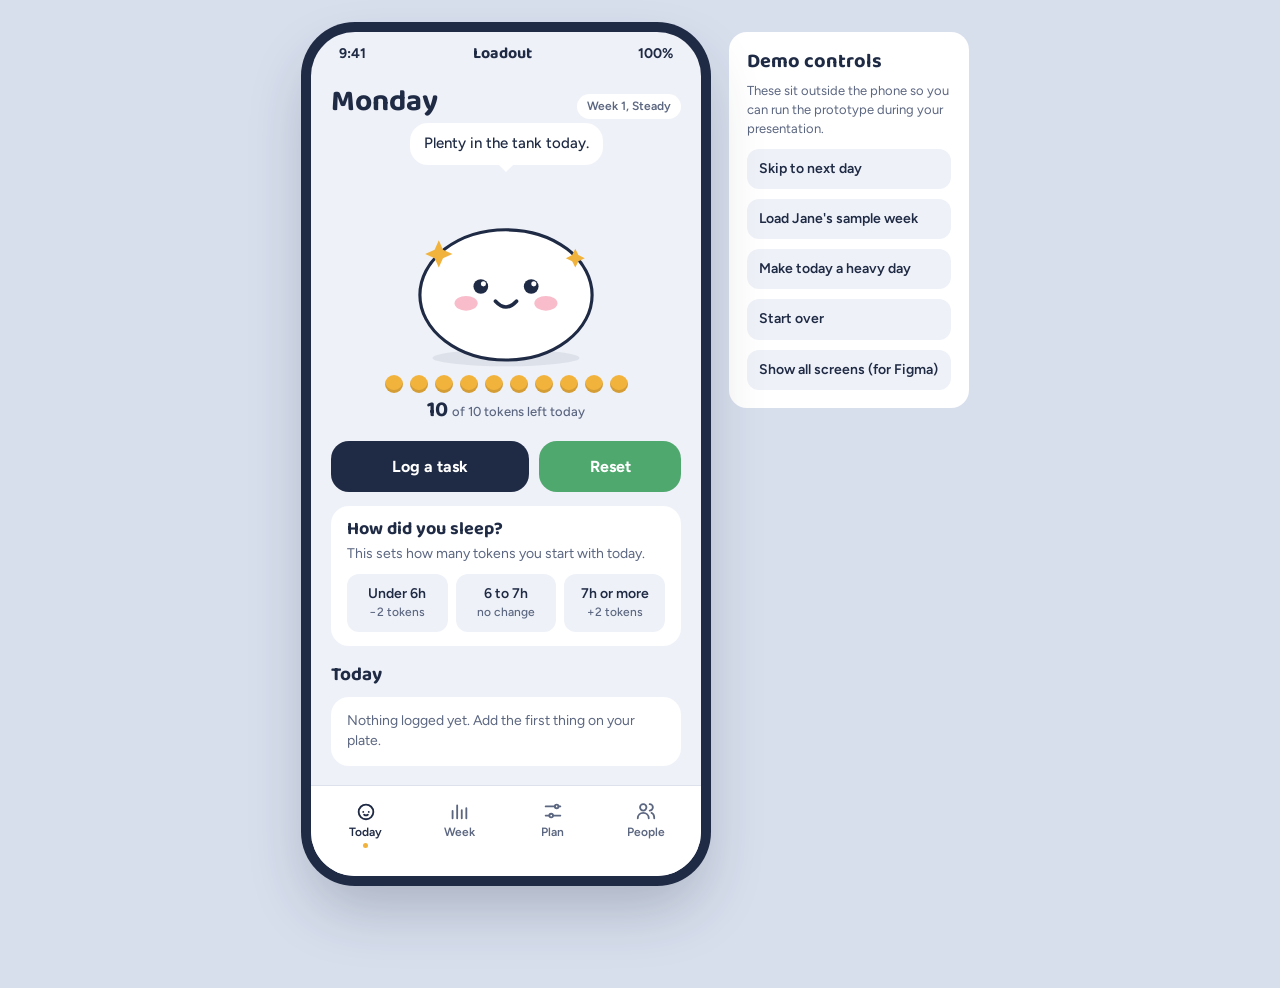
==== index.html @ 849f07b4 "fixed naming convention bug" ====
<!doctype html>
<html lang="en">
<head>
<meta charset="utf-8">
<meta name="viewport" content="width=device-width, initial-scale=1">
<title>Loadout Prototype</title>
<link rel="preconnect" href="https://fonts.googleapis.com">
<link rel="preconnect" href="https://fonts.gstatic.com" crossorigin>
<link href="https://fonts.googleapis.com/css2?family=Baloo+2:wght@600;700;800&family=Figtree:wght@400;500;600;700&display=swap" rel="stylesheet">

<!-- Styles: shared first, then one file per screen -->
<link rel="stylesheet" href="css/base.css">
<link rel="stylesheet" href="css/layout.css">
<link rel="stylesheet" href="css/components.css">
<link rel="stylesheet" href="css/today.css">
<link rel="stylesheet" href="css/sheets.css">
<link rel="stylesheet" href="css/plan.css">
<link rel="stylesheet" href="css/week.css">
<link rel="stylesheet" href="css/people.css">
<link rel="stylesheet" href="css/gallery.css">
</head>
<body>
<div class="stage">
  <div class="phone" id="phone" aria-live="polite"></div>
  <aside class="demo" aria-label="Demo controls">
    <h2>Demo controls</h2>
    <p>These sit outside the phone so you can run the prototype during your presentation.</p>
    <button data-act="nextDay">Skip to next day</button>
    <button data-act="sampleWeek">Load Jane's sample week</button>
    <button data-act="drain">Make today a heavy day</button>
    <button data-act="restart">Start over</button>
    <button data-act="gallery">Show all screens (for Figma)</button>
  </aside>
</div>
<div id="gallery" hidden></div>

<!-- Scripts: order matters (data and helpers first, app.js last) -->
<script src="js/data.js"></script>
<script src="js/state.js"></script>
<script src="js/logic.js"></script>
<script src="js/mochi.js"></script>
<script src="js/components.js"></script>
<script src="js/screens/today.js"></script>
<script src="js/screens/week.js"></script>
<script src="js/screens/plan.js"></script>
<script src="js/screens/people.js"></script>
<script src="js/sheets/log.js"></script>
<script src="js/sheets/share.js"></script>
<script src="js/sheets/reset.js"></script>
<script src="js/demo.js"></script>
<script src="js/app.js"></script>
</body>
</html>
---- css/base.css ----
/* Colour/size variables, reset, fonts */
:root{
  --desk:#D7DEEC;
  --mist:#EEF1F8;
  --card:#FFFFFF;
  --ink:#1F2A44;
  --ink-soft:#5B6680;
  --line:#DCE1EC;
  --token:#F2B33D;
  --token-empty:#D9DEEA;
  --share:#2A9D8F;
  --defer:#7B6CF6;
  --reset:#4FA86E;
  --alert:#D9596A;
  --blush:#F6A5B8;
  --r-lg:28px; --r-md:18px; --r-sm:12px;
}
*{box-sizing:border-box;margin:0;padding:0}
body{background:var(--desk);font-family:Figtree,system-ui,sans-serif;color:var(--ink);font-size:15px;line-height:1.45;min-height:100vh}
button{font:inherit;color:inherit;border:0;background:none;cursor:pointer}
button:focus-visible,input:focus-visible,textarea:focus-visible{outline:3px solid var(--defer);outline-offset:2px}
h1,h2,h3,.display{font-family:"Baloo 2",system-ui,sans-serif;line-height:1.1}
---- css/layout.css ----
/* Desktop stage, demo panel, phone frame, status bar, tab bar */
/* stage */
.stage{display:flex;gap:28px;justify-content:center;align-items:flex-start;padding:32px 16px;flex-wrap:wrap}
.phone{width:390px;height:844px;background:var(--mist);border-radius:44px;box-shadow:0 0 0 10px #1F2A44,0 30px 60px rgba(31,42,68,.25);overflow:hidden;position:relative;display:flex;flex-direction:column;flex:none}
.demo{width:240px;background:var(--card);border-radius:var(--r-md);padding:18px;display:flex;flex-direction:column;gap:10px}
.demo h2{font-size:20px}
.demo p{font-size:13px;color:var(--ink-soft)}
.demo button{background:var(--mist);border-radius:var(--r-sm);padding:10px 12px;text-align:left;font-weight:600;font-size:14px}
.demo button:hover{background:var(--line)}

/* phone chrome */
.statusbar{height:44px;display:flex;align-items:center;justify-content:space-between;padding:0 28px;font-weight:700;font-size:14px;flex:none}
.screen{flex:1;overflow-y:auto;padding:4px 20px 20px}
.tabbar{flex:none;display:grid;grid-template-columns:repeat(4,1fr);background:var(--card);border-top:1px solid var(--line);padding:8px 8px 22px}
.tab{display:flex;flex-direction:column;align-items:center;gap:2px;font-size:12px;font-weight:600;color:var(--ink-soft);padding:6px 0;border-radius:var(--r-sm)}
.tab svg{width:22px;height:22px}
.tab[aria-current="page"]{color:var(--ink)}
.tab[aria-current="page"] .dot{background:var(--token)}
.tab .dot{width:5px;height:5px;border-radius:50%;background:transparent}
---- css/components.css ----
/* Shared pieces: buttons, cards, lists, tags, section titles, toast */
.actions{display:grid;grid-template-columns:1.4fr 1fr;gap:10px;margin:14px 0}
.btn{border-radius:var(--r-md);padding:14px;font-weight:700;font-size:16px;display:flex;align-items:center;justify-content:center;gap:8px}
.btn.primary{background:var(--ink);color:#fff}
.btn.reset{background:var(--reset);color:#fff}
.btn.share{background:var(--share);color:#fff}
.btn.defer{background:var(--defer);color:#fff}
.btn.ghost{background:var(--card)}
.btn:disabled{opacity:.4;cursor:not-allowed}

.card{background:var(--card);border-radius:var(--r-md);padding:14px 16px;margin-bottom:10px}
.card h3{font-size:18px;margin-bottom:4px}
.card p{color:var(--ink-soft);font-size:14px}
.card.alert{border-left:5px solid var(--alert)}
.card.nudge{border-left:5px solid var(--reset)}
.list{list-style:none}
.list li{display:flex;justify-content:space-between;align-items:center;gap:10px;padding:9px 0;border-bottom:1px solid var(--line);font-size:14px}
.list li:last-child{border-bottom:0}
.delta{font-weight:700;white-space:nowrap}
.delta.minus{color:var(--ink)}
.delta.plus{color:var(--reset)}
.tag{font-size:11px;font-weight:700;padding:2px 8px;border-radius:99px;color:#fff}
.tag.share{background:var(--share)}.tag.defer{background:var(--defer)}.tag.reset{background:var(--reset)}.tag.self{background:var(--ink-soft)}.tag.sleep{background:#8C96B0}
.section-title{font-family:"Baloo 2";font-size:19px;font-weight:700;margin:16px 0 8px}
.empty-note{color:var(--ink-soft);font-size:14px}
.toast{position:absolute;left:50%;bottom:96px;transform:translateX(-50%);background:var(--ink);color:#fff;padding:10px 16px;border-radius:99px;font-weight:600;font-size:14px;z-index:9;white-space:nowrap}
---- css/today.css ----
/* Today screen: header, Mochi hero, speech bubble, token beads, sleep check-in */
/* today */
.dayhead{display:flex;justify-content:space-between;align-items:baseline;margin:6px 0 2px}
.dayhead h1{font-size:30px}
.dayhead .plan-chip{font-size:12px;font-weight:600;background:var(--card);padding:4px 10px;border-radius:99px;color:var(--ink-soft)}
.hero{position:relative;text-align:center;margin-top:4px}
.hero svg.mochi{width:210px;height:auto;display:block;margin:0 auto}
.says{background:var(--card);border-radius:var(--r-md);padding:10px 14px;font-weight:500;display:inline-block;max-width:300px;position:relative;margin-bottom:6px}
.says::after{content:"";position:absolute;bottom:-7px;left:50%;margin-left:-7px;border:7px solid transparent;border-top-color:var(--card);border-bottom:0}
.beads{display:flex;justify-content:center;flex-wrap:wrap;gap:7px;margin:4px 0 2px}
.bead{width:18px;height:18px;border-radius:50%;background:var(--token);box-shadow:inset 0 -3px 0 rgba(0,0,0,.12)}
.bead.empty{background:var(--token-empty);box-shadow:none}
.bead.debt{background:transparent;border:2px dashed var(--alert)}
.count{font-family:"Baloo 2";font-size:22px;font-weight:700}
.count small{font-family:Figtree;font-size:13px;font-weight:500;color:var(--ink-soft)}
.sleep{display:grid;grid-template-columns:repeat(3,1fr);gap:8px;margin-top:10px}
.sleep button{background:var(--mist);border-radius:var(--r-sm);padding:10px 4px;font-weight:600;font-size:14px}
.sleep button span{display:block;font-size:12px;font-weight:500;color:var(--ink-soft)}
---- css/sheets.css ----
/* Bottom sheets (Log a task / Share / Reset): pickers, toggles, inputs */
/* sheet */
.scrim{position:absolute;inset:0;background:rgba(31,42,68,.35);display:flex;align-items:flex-end;z-index:5}
.sheet{background:var(--mist);width:100%;max-height:88%;overflow-y:auto;border-radius:var(--r-lg) var(--r-lg) 0 0;padding:10px 20px 28px;animation:up .22s ease-out}
@media (prefers-reduced-motion:reduce){.sheet{animation:none}}
@keyframes up{from{transform:translateY(40px);opacity:.6}to{transform:none;opacity:1}}
.grab{width:40px;height:5px;background:var(--line);border-radius:3px;margin:0 auto 12px}
.sheet-head{display:flex;justify-content:space-between;align-items:center;margin-bottom:12px}
.sheet-head h2{font-size:24px}
.close{width:34px;height:34px;border-radius:50%;background:var(--card);font-size:18px;font-weight:700}
.pick{display:flex;justify-content:space-between;align-items:center;width:100%;background:var(--card);border-radius:var(--r-sm);padding:12px 14px;margin-bottom:8px;text-align:left;border:2px solid transparent}
.pick[aria-pressed="true"]{border-color:var(--ink)}
.pick .sub{display:block;font-size:12px;color:var(--ink-soft);font-weight:500}
.cost{font-family:"Baloo 2";font-weight:700;font-size:18px;white-space:nowrap}
.factors{display:flex;flex-direction:column;gap:8px;margin:8px 0 12px}
.toggle{display:flex;justify-content:space-between;align-items:center;background:var(--card);border-radius:var(--r-sm);padding:10px 14px;text-align:left;font-size:14px}
.toggle .sw{width:42px;height:24px;border-radius:99px;background:var(--token-empty);position:relative;flex:none;transition:background .15s}
.toggle .sw::after{content:"";position:absolute;top:3px;left:3px;width:18px;height:18px;border-radius:50%;background:#fff;transition:left .15s}
.toggle[aria-pressed="true"] .sw{background:var(--ink)}
.toggle[aria-pressed="true"] .sw::after{left:21px}
input[type=text],textarea{width:100%;border:2px solid var(--line);border-radius:var(--r-sm);padding:10px 12px;font:inherit;background:var(--card);color:var(--ink)}
textarea{min-height:96px;resize:vertical}
.choice{display:grid;gap:8px;margin-top:6px}
.choice .btn{justify-content:space-between;font-size:15px}
.choice .btn small{font-weight:500;opacity:.85;font-size:13px}
.hint{font-size:13px;color:var(--ink-soft);margin:6px 0 10px}
.familiar{font-size:12px;font-weight:700;color:var(--reset)}
---- css/plan.css ----
/* Plan screen */
/* plan */
.plan{display:block;width:100%;text-align:left;background:var(--card);border-radius:var(--r-md);padding:14px 16px;margin-bottom:10px;border:2px solid transparent}
.plan[aria-pressed="true"]{border-color:var(--ink)}
.plan .row{display:flex;justify-content:space-between;align-items:baseline}
.plan h3{font-size:19px}
.plan .start{font-weight:700}
.plan p{font-size:13px;color:var(--ink-soft);margin-top:2px}
.pending{font-size:12px;font-weight:700;color:var(--defer)}
.range{display:flex;align-items:center;gap:12px;margin-top:10px}
.range input{flex:1;accent-color:var(--ink)}
.range output{font-family:"Baloo 2";font-weight:700;font-size:20px;width:28px;text-align:right}
---- css/week.css ----
/* Week screen: bar chart, stats, growth card, if-then presets */
/* week */
.bars{display:grid;grid-template-columns:repeat(7,1fr);gap:6px;align-items:end;height:130px;margin:6px 0 4px}
.bar{display:flex;flex-direction:column;justify-content:flex-end;align-items:center;height:100%;gap:2px}
.bar .fill{width:100%;border-radius:6px 6px 3px 3px;background:var(--token)}
.bar .fill.over{background:var(--alert)}
.bar .fill.none{background:var(--token-empty);height:4px}
.bar .rec{width:100%;border-radius:3px;background:var(--reset)}
.barlabels{display:grid;grid-template-columns:repeat(7,1fr);gap:6px;text-align:center;font-size:12px;font-weight:600;color:var(--ink-soft)}
.legend{display:flex;gap:14px;font-size:12px;color:var(--ink-soft);margin-top:8px}
.legend i{display:inline-block;width:10px;height:10px;border-radius:3px;margin-right:5px;vertical-align:-1px}
.stats{display:grid;grid-template-columns:repeat(3,1fr);gap:8px;margin:12px 0}
.stat{background:var(--card);border-radius:var(--r-md);padding:12px;text-align:center}
.stat b{font-family:"Baloo 2";font-size:26px;display:block;line-height:1}
.stat span{font-size:12px;color:var(--ink-soft)}
.growth{display:flex;align-items:center;gap:12px}
.growth svg{width:84px;flex:none}
.presets{display:flex;flex-wrap:wrap;gap:6px;margin:8px 0}
.presets button{background:var(--card);border-radius:99px;padding:6px 12px;font-size:13px;font-weight:600;border:1px solid var(--line)}
---- css/people.css ----
/* People screen */
/* people */
.person{display:flex;align-items:center;gap:12px;background:var(--card);border-radius:var(--r-md);padding:12px 14px;margin-bottom:8px}
.avatar{width:40px;height:40px;border-radius:50%;background:var(--share);color:#fff;display:grid;place-items:center;font-weight:700;flex:none}
.person b{display:block}
.person span{font-size:13px;color:var(--ink-soft)}
.msg{background:var(--card);border-radius:var(--r-md);padding:12px 14px;font-size:14px;margin:8px 0}
---- css/gallery.css ----
/* 'Show all screens' gallery view */
/* gallery */
#gallery{display:flex;flex-wrap:wrap;gap:40px;padding:40px;justify-content:center}
#gallery .frame{display:flex;flex-direction:column;gap:10px;align-items:center}
#gallery .frame-label{font-weight:700;font-size:14px}
#gallery .phone{box-shadow:none;border-radius:0}
#gallery .phone .sheet{animation:none}
body.gallery .stage{display:none}
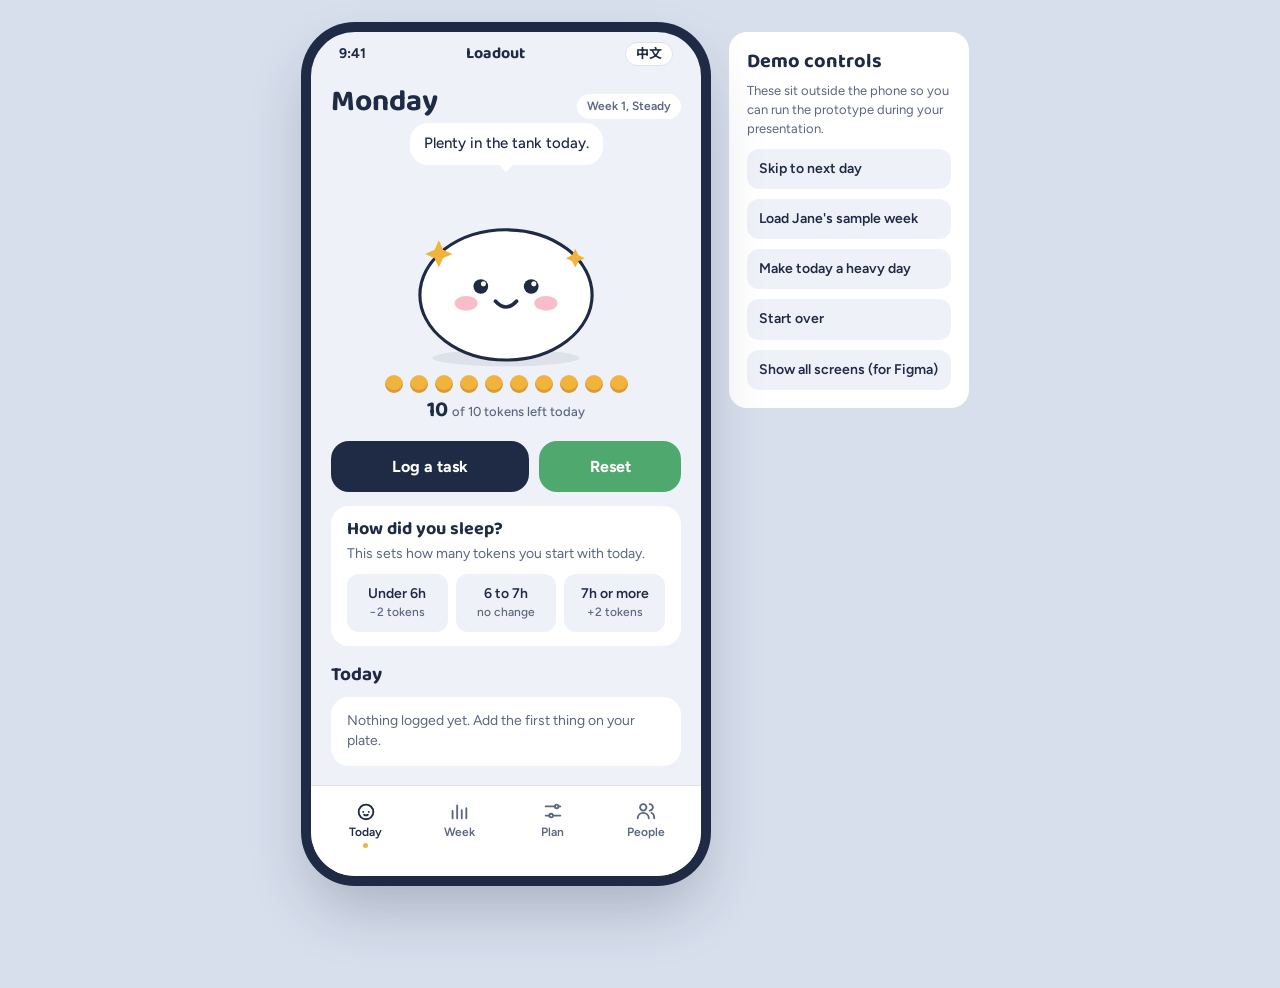
==== commit 8239209a: "Updated chinese translation" ====
--- a/index.html
+++ b/index.html
@@ -6,7 +6,7 @@
 <title>Loadout Prototype</title>
 <link rel="preconnect" href="https://fonts.googleapis.com">
 <link rel="preconnect" href="https://fonts.gstatic.com" crossorigin>
-<link href="https://fonts.googleapis.com/css2?family=Baloo+2:wght@600;700;800&family=Figtree:wght@400;500;600;700&display=swap" rel="stylesheet">
+<link href="https://fonts.googleapis.com/css2?family=Baloo+2:wght@600;700;800&family=Figtree:wght@400;500;600;700&family=Noto+Sans+SC:wght@400;500;700&display=swap" rel="stylesheet">
 
 <!-- Styles: shared first, then one file per screen -->
 <link rel="stylesheet" href="css/base.css">
@@ -23,18 +23,21 @@
 <div class="stage">
   <div class="phone" id="phone" aria-live="polite"></div>
   <aside class="demo" aria-label="Demo controls">
-    <h2>Demo controls</h2>
-    <p>These sit outside the phone so you can run the prototype during your presentation.</p>
-    <button data-act="nextDay">Skip to next day</button>
-    <button data-act="sampleWeek">Load Jane's sample week</button>
-    <button data-act="drain">Make today a heavy day</button>
-    <button data-act="restart">Start over</button>
-    <button data-act="gallery">Show all screens (for Figma)</button>
+    <!-- data-i18n holds the English text; js/i18n.js swaps it for the translation -->
+    <h2 data-i18n="Demo controls">Demo controls</h2>
+    <p data-i18n="These sit outside the phone so you can run the prototype during your presentation.">These sit outside the phone so you can run the prototype during your presentation.</p>
+    <button data-act="nextDay" data-i18n="Skip to next day">Skip to next day</button>
+    <button data-act="sampleWeek" data-i18n="Load Jane's sample week">Load Jane's sample week</button>
+    <button data-act="drain" data-i18n="Make today a heavy day">Make today a heavy day</button>
+    <button data-act="restart" data-i18n="Start over">Start over</button>
+    <button data-act="gallery" data-i18n="Show all screens (for Figma)">Show all screens (for Figma)</button>
   </aside>
 </div>
 <div id="gallery" hidden></div>
 
-<!-- Scripts: order matters (data and helpers first, app.js last) -->
+<!-- Scripts: order matters (translations first, data and helpers next, app.js last) -->
+<script src="js/lang/zh.js"></script>
+<script src="js/i18n.js"></script>
 <script src="js/data.js"></script>
 <script src="js/state.js"></script>
 <script src="js/logic.js"></script>
--- a/css/base.css
+++ b/css/base.css
@@ -16,7 +16,7 @@
   --r-lg:28px; --r-md:18px; --r-sm:12px;
 }
 *{box-sizing:border-box;margin:0;padding:0}
-body{background:var(--desk);font-family:Figtree,system-ui,sans-serif;color:var(--ink);font-size:15px;line-height:1.45;min-height:100vh}
+body{background:var(--desk);font-family:Figtree,"Noto Sans SC",system-ui,sans-serif;color:var(--ink);font-size:15px;line-height:1.45;min-height:100vh}
 button{font:inherit;color:inherit;border:0;background:none;cursor:pointer}
 button:focus-visible,input:focus-visible,textarea:focus-visible{outline:3px solid var(--defer);outline-offset:2px}
-h1,h2,h3,.display{font-family:"Baloo 2",system-ui,sans-serif;line-height:1.1}
+h1,h2,h3,.display{font-family:"Baloo 2","Noto Sans SC",system-ui,sans-serif;line-height:1.1}
--- a/css/layout.css
+++ b/css/layout.css
@@ -10,6 +10,8 @@
 
 /* phone chrome */
 .statusbar{height:44px;display:flex;align-items:center;justify-content:space-between;padding:0 28px;font-weight:700;font-size:14px;flex:none}
+.lang{background:var(--card);border:1px solid var(--line);border-radius:99px;padding:2px 10px;font-size:13px;font-weight:700}
+.lang:hover{background:var(--line)}
 .screen{flex:1;overflow-y:auto;padding:4px 20px 20px}
 .tabbar{flex:none;display:grid;grid-template-columns:repeat(4,1fr);background:var(--card);border-top:1px solid var(--line);padding:8px 8px 22px}
 .tab{display:flex;flex-direction:column;align-items:center;gap:2px;font-size:12px;font-weight:600;color:var(--ink-soft);padding:6px 0;border-radius:var(--r-sm)}
--- a/css/components.css
+++ b/css/components.css
@@ -21,6 +21,6 @@
 .delta.plus{color:var(--reset)}
 .tag{font-size:11px;font-weight:700;padding:2px 8px;border-radius:99px;color:#fff}
 .tag.share{background:var(--share)}.tag.defer{background:var(--defer)}.tag.reset{background:var(--reset)}.tag.self{background:var(--ink-soft)}.tag.sleep{background:#8C96B0}
-.section-title{font-family:"Baloo 2";font-size:19px;font-weight:700;margin:16px 0 8px}
+.section-title{font-family:"Baloo 2","Noto Sans SC",sans-serif;font-size:19px;font-weight:700;margin:16px 0 8px}
 .empty-note{color:var(--ink-soft);font-size:14px}
 .toast{position:absolute;left:50%;bottom:96px;transform:translateX(-50%);background:var(--ink);color:#fff;padding:10px 16px;border-radius:99px;font-weight:600;font-size:14px;z-index:9;white-space:nowrap}
--- a/css/today.css
+++ b/css/today.css
@@ -11,8 +11,8 @@
 .bead{width:18px;height:18px;border-radius:50%;background:var(--token);box-shadow:inset 0 -3px 0 rgba(0,0,0,.12)}
 .bead.empty{background:var(--token-empty);box-shadow:none}
 .bead.debt{background:transparent;border:2px dashed var(--alert)}
-.count{font-family:"Baloo 2";font-size:22px;font-weight:700}
-.count small{font-family:Figtree;font-size:13px;font-weight:500;color:var(--ink-soft)}
+.count{font-family:"Baloo 2","Noto Sans SC",sans-serif;font-size:22px;font-weight:700}
+.count small{font-family:Figtree,"Noto Sans SC",sans-serif;font-size:13px;font-weight:500;color:var(--ink-soft)}
 .sleep{display:grid;grid-template-columns:repeat(3,1fr);gap:8px;margin-top:10px}
 .sleep button{background:var(--mist);border-radius:var(--r-sm);padding:10px 4px;font-weight:600;font-size:14px}
 .sleep button span{display:block;font-size:12px;font-weight:500;color:var(--ink-soft)}
--- a/css/sheets.css
+++ b/css/sheets.css
@@ -11,7 +11,7 @@
 .pick{display:flex;justify-content:space-between;align-items:center;width:100%;background:var(--card);border-radius:var(--r-sm);padding:12px 14px;margin-bottom:8px;text-align:left;border:2px solid transparent}
 .pick[aria-pressed="true"]{border-color:var(--ink)}
 .pick .sub{display:block;font-size:12px;color:var(--ink-soft);font-weight:500}
-.cost{font-family:"Baloo 2";font-weight:700;font-size:18px;white-space:nowrap}
+.cost{font-family:"Baloo 2","Noto Sans SC",sans-serif;font-weight:700;font-size:18px;white-space:nowrap}
 .factors{display:flex;flex-direction:column;gap:8px;margin:8px 0 12px}
 .toggle{display:flex;justify-content:space-between;align-items:center;background:var(--card);border-radius:var(--r-sm);padding:10px 14px;text-align:left;font-size:14px}
 .toggle .sw{width:42px;height:24px;border-radius:99px;background:var(--token-empty);position:relative;flex:none;transition:background .15s}
--- a/css/plan.css
+++ b/css/plan.css
@@ -9,4 +9,4 @@
 .pending{font-size:12px;font-weight:700;color:var(--defer)}
 .range{display:flex;align-items:center;gap:12px;margin-top:10px}
 .range input{flex:1;accent-color:var(--ink)}
-.range output{font-family:"Baloo 2";font-weight:700;font-size:20px;width:28px;text-align:right}
+.range output{font-family:"Baloo 2","Noto Sans SC",sans-serif;font-weight:700;font-size:20px;width:28px;text-align:right}
--- a/css/week.css
+++ b/css/week.css
@@ -11,7 +11,7 @@
 .legend i{display:inline-block;width:10px;height:10px;border-radius:3px;margin-right:5px;vertical-align:-1px}
 .stats{display:grid;grid-template-columns:repeat(3,1fr);gap:8px;margin:12px 0}
 .stat{background:var(--card);border-radius:var(--r-md);padding:12px;text-align:center}
-.stat b{font-family:"Baloo 2";font-size:26px;display:block;line-height:1}
+.stat b{font-family:"Baloo 2","Noto Sans SC",sans-serif;font-size:26px;display:block;line-height:1}
 .stat span{font-size:12px;color:var(--ink-soft)}
 .growth{display:flex;align-items:center;gap:12px}
 .growth svg{width:84px;flex:none}
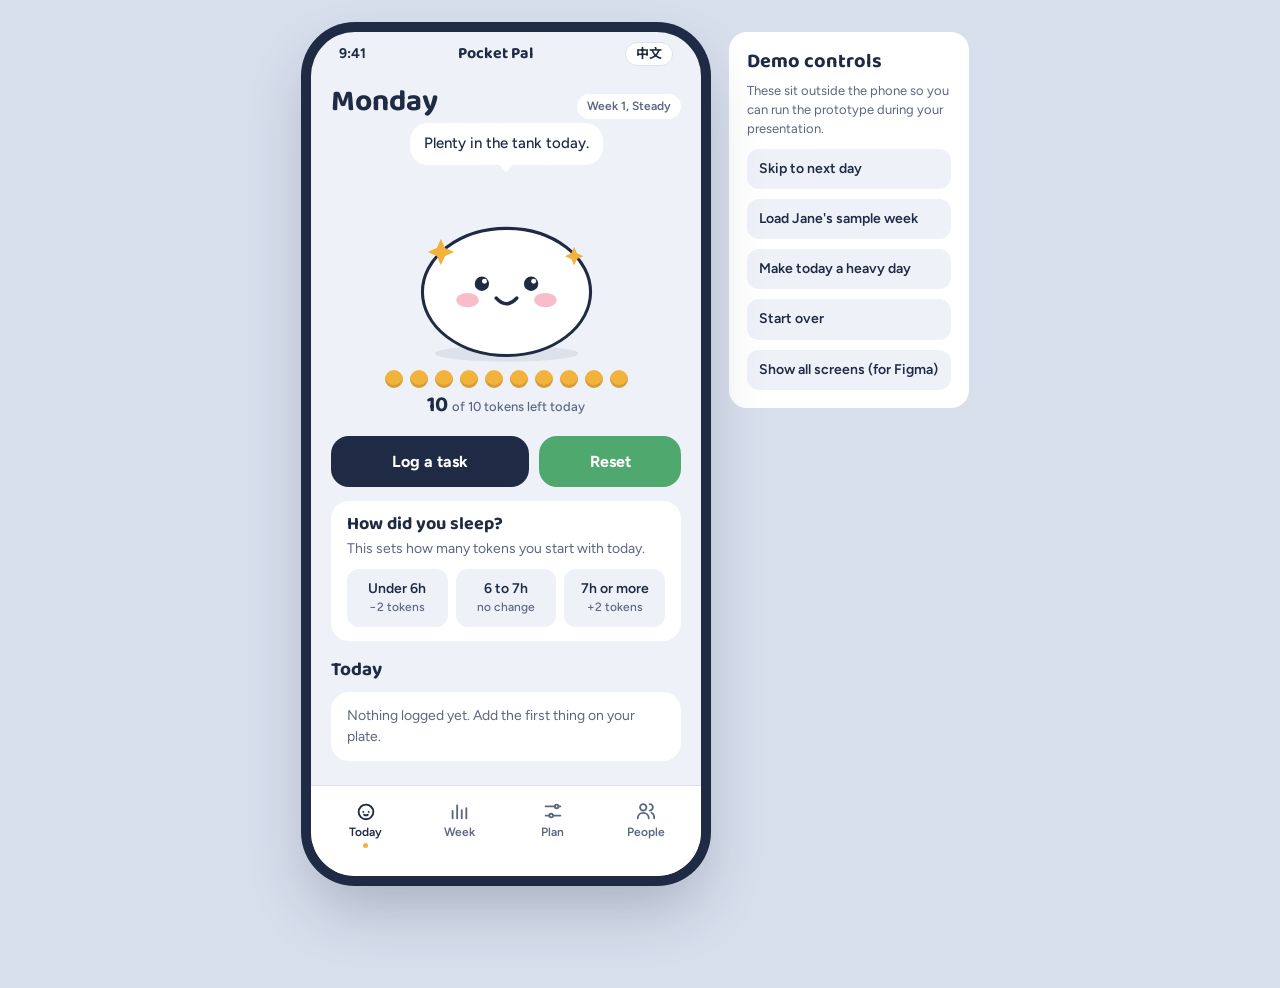
==== commit 80ef0839: "updated new requirements" ====
--- a/index.html
+++ b/index.html
@@ -3,7 +3,7 @@
 <head>
 <meta charset="utf-8">
 <meta name="viewport" content="width=device-width, initial-scale=1">
-<title>Loadout Prototype</title>
+<title>Pocket Pal Prototype</title>
 <link rel="preconnect" href="https://fonts.googleapis.com">
 <link rel="preconnect" href="https://fonts.gstatic.com" crossorigin>
 <link href="https://fonts.googleapis.com/css2?family=Baloo+2:wght@600;700;800&family=Figtree:wght@400;500;600;700&family=Noto+Sans+SC:wght@400;500;700&display=swap" rel="stylesheet">
@@ -50,6 +50,7 @@
 <script src="js/sheets/log.js"></script>
 <script src="js/sheets/share.js"></script>
 <script src="js/sheets/reset.js"></script>
+<script src="js/sheets/support.js"></script>
 <script src="js/demo.js"></script>
 <script src="js/app.js"></script>
 </body>
--- a/css/base.css
+++ b/css/base.css
@@ -10,6 +10,7 @@
   --token-empty:#D9DEEA;
   --share:#2A9D8F;
   --defer:#7B6CF6;
+  --clinic:#2F6FC9;
   --reset:#4FA86E;
   --alert:#D9596A;
   --blush:#F6A5B8;
--- a/css/components.css
+++ b/css/components.css
@@ -5,6 +5,7 @@
 .btn.reset{background:var(--reset);color:#fff}
 .btn.share{background:var(--share);color:#fff}
 .btn.defer{background:var(--defer);color:#fff}
+.btn.clinic{background:var(--clinic);color:#fff}
 .btn.ghost{background:var(--card)}
 .btn:disabled{opacity:.4;cursor:not-allowed}
 
@@ -13,6 +14,11 @@
 .card p{color:var(--ink-soft);font-size:14px}
 .card.alert{border-left:5px solid var(--alert)}
 .card.nudge{border-left:5px solid var(--reset)}
+.card.calm{border-left:5px solid var(--share)}
+.card-actions{display:grid;grid-template-columns:1fr 1fr;gap:8px;margin-top:10px}
+.card-actions .btn{padding:10px;font-size:14px}
+.card-actions .btn.ghost{background:var(--mist)}
+.badge{display:inline-block;font-size:11px;font-weight:700;padding:1px 8px;border-radius:99px;background:var(--share);color:#fff;vertical-align:1px}
 .list{list-style:none}
 .list li{display:flex;justify-content:space-between;align-items:center;gap:10px;padding:9px 0;border-bottom:1px solid var(--line);font-size:14px}
 .list li:last-child{border-bottom:0}
@@ -20,7 +26,7 @@
 .delta.minus{color:var(--ink)}
 .delta.plus{color:var(--reset)}
 .tag{font-size:11px;font-weight:700;padding:2px 8px;border-radius:99px;color:#fff}
-.tag.share{background:var(--share)}.tag.defer{background:var(--defer)}.tag.reset{background:var(--reset)}.tag.self{background:var(--ink-soft)}.tag.sleep{background:#8C96B0}
+.tag.share{background:var(--share)}.tag.defer{background:var(--defer)}.tag.reset{background:var(--reset)}.tag.self{background:var(--ink-soft)}.tag.hall{background:var(--reset)}.tag.clinic{background:var(--clinic)}.tag.sleep{background:#8C96B0}
 .section-title{font-family:"Baloo 2","Noto Sans SC",sans-serif;font-size:19px;font-weight:700;margin:16px 0 8px}
 .empty-note{color:var(--ink-soft);font-size:14px}
-.toast{position:absolute;left:50%;bottom:96px;transform:translateX(-50%);background:var(--ink);color:#fff;padding:10px 16px;border-radius:99px;font-weight:600;font-size:14px;z-index:9;white-space:nowrap}
+.toast{position:absolute;left:50%;bottom:96px;transform:translateX(-50%);background:var(--ink);color:#fff;padding:10px 16px;border-radius:99px;font-weight:600;font-size:14px;z-index:9;white-space:nowrap;pointer-events:none}
--- a/css/today.css
+++ b/css/today.css
@@ -4,7 +4,7 @@
 .dayhead h1{font-size:30px}
 .dayhead .plan-chip{font-size:12px;font-weight:600;background:var(--card);padding:4px 10px;border-radius:99px;color:var(--ink-soft)}
 .hero{position:relative;text-align:center;margin-top:4px}
-.hero svg.mochi{width:210px;height:auto;display:block;margin:0 auto}
+.hero svg.mochi{width:205px;height:auto;display:block;margin:0 auto}
 .says{background:var(--card);border-radius:var(--r-md);padding:10px 14px;font-weight:500;display:inline-block;max-width:300px;position:relative;margin-bottom:6px}
 .says::after{content:"";position:absolute;bottom:-7px;left:50%;margin-left:-7px;border:7px solid transparent;border-top-color:var(--card);border-bottom:0}
 .beads{display:flex;justify-content:center;flex-wrap:wrap;gap:7px;margin:4px 0 2px}
--- a/css/sheets.css
+++ b/css/sheets.css
@@ -11,6 +11,11 @@
 .pick{display:flex;justify-content:space-between;align-items:center;width:100%;background:var(--card);border-radius:var(--r-sm);padding:12px 14px;margin-bottom:8px;text-align:left;border:2px solid transparent}
 .pick[aria-pressed="true"]{border-color:var(--ink)}
 .pick .sub{display:block;font-size:12px;color:var(--ink-soft);font-weight:500}
+.pick.rec{border-left:5px solid var(--share)}
+.pick.rec[aria-pressed="true"]{border-color:var(--ink);border-left-color:var(--share)}
+.pick .when{display:inline-block;font-size:12px;font-weight:700;color:var(--reset);background:var(--mist);border-radius:99px;padding:1px 8px;margin-right:6px}
+.card.clinic-hint{border-left:5px solid var(--clinic)}
+.card.clinic-hint h3{font-size:16px}
 .cost{font-family:"Baloo 2","Noto Sans SC",sans-serif;font-weight:700;font-size:18px;white-space:nowrap}
 .factors{display:flex;flex-direction:column;gap:8px;margin:8px 0 12px}
 .toggle{display:flex;justify-content:space-between;align-items:center;background:var(--card);border-radius:var(--r-sm);padding:10px 14px;text-align:left;font-size:14px}
--- a/css/week.css
+++ b/css/week.css
@@ -9,10 +9,16 @@
 .barlabels{display:grid;grid-template-columns:repeat(7,1fr);gap:6px;text-align:center;font-size:12px;font-weight:600;color:var(--ink-soft)}
 .legend{display:flex;gap:14px;font-size:12px;color:var(--ink-soft);margin-top:8px}
 .legend i{display:inline-block;width:10px;height:10px;border-radius:3px;margin-right:5px;vertical-align:-1px}
-.stats{display:grid;grid-template-columns:repeat(3,1fr);gap:8px;margin:12px 0}
+.stats{display:grid;grid-template-columns:repeat(4,1fr);gap:8px;margin:12px 0}
 .stat{background:var(--card);border-radius:var(--r-md);padding:12px;text-align:center}
 .stat b{font-family:"Baloo 2","Noto Sans SC",sans-serif;font-size:26px;display:block;line-height:1}
 .stat span{font-size:12px;color:var(--ink-soft)}
+.checks{list-style:none;display:grid;gap:10px}
+.checks li{display:flex;align-items:center;gap:12px;font-size:14px}
+.checks small{display:block;font-size:12px;color:var(--ink-soft)}
+.checks .tick{width:26px;height:26px;border-radius:50%;border:2px solid var(--line);display:grid;place-items:center;font-weight:800;color:#fff;flex:none}
+.checks .done .tick{background:var(--reset);border-color:var(--reset)}
+.sr{position:absolute;width:1px;height:1px;overflow:hidden;clip:rect(0 0 0 0);white-space:nowrap}
 .growth{display:flex;align-items:center;gap:12px}
 .growth svg{width:84px;flex:none}
 .presets{display:flex;flex-wrap:wrap;gap:6px;margin:8px 0}
--- a/css/people.css
+++ b/css/people.css
@@ -3,5 +3,6 @@
 .person{display:flex;align-items:center;gap:12px;background:var(--card);border-radius:var(--r-md);padding:12px 14px;margin-bottom:8px}
 .avatar{width:40px;height:40px;border-radius:50%;background:var(--share);color:#fff;display:grid;place-items:center;font-weight:700;flex:none}
 .person b{display:block}
+.person.rec{border-left:5px solid var(--share)}
 .person span{font-size:13px;color:var(--ink-soft)}
 .msg{background:var(--card);border-radius:var(--r-md);padding:12px 14px;font-size:14px;margin:8px 0}
